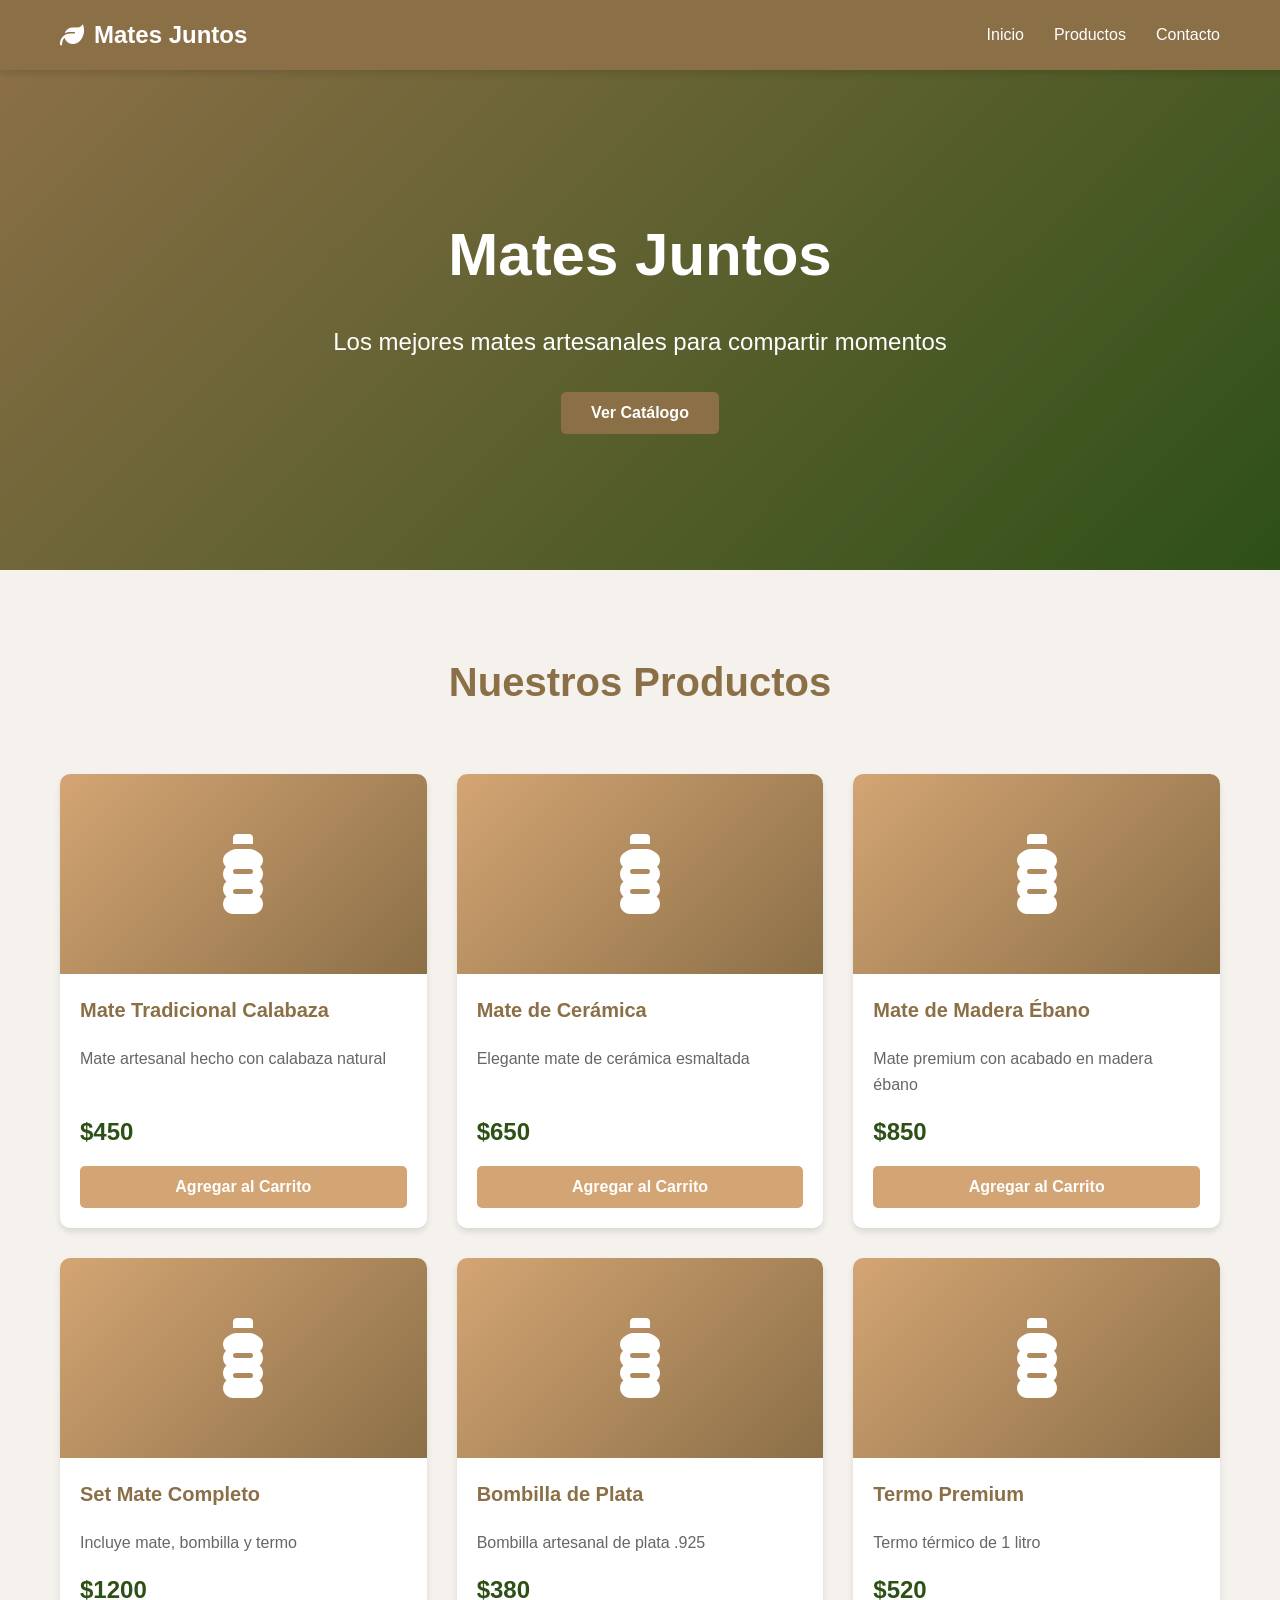
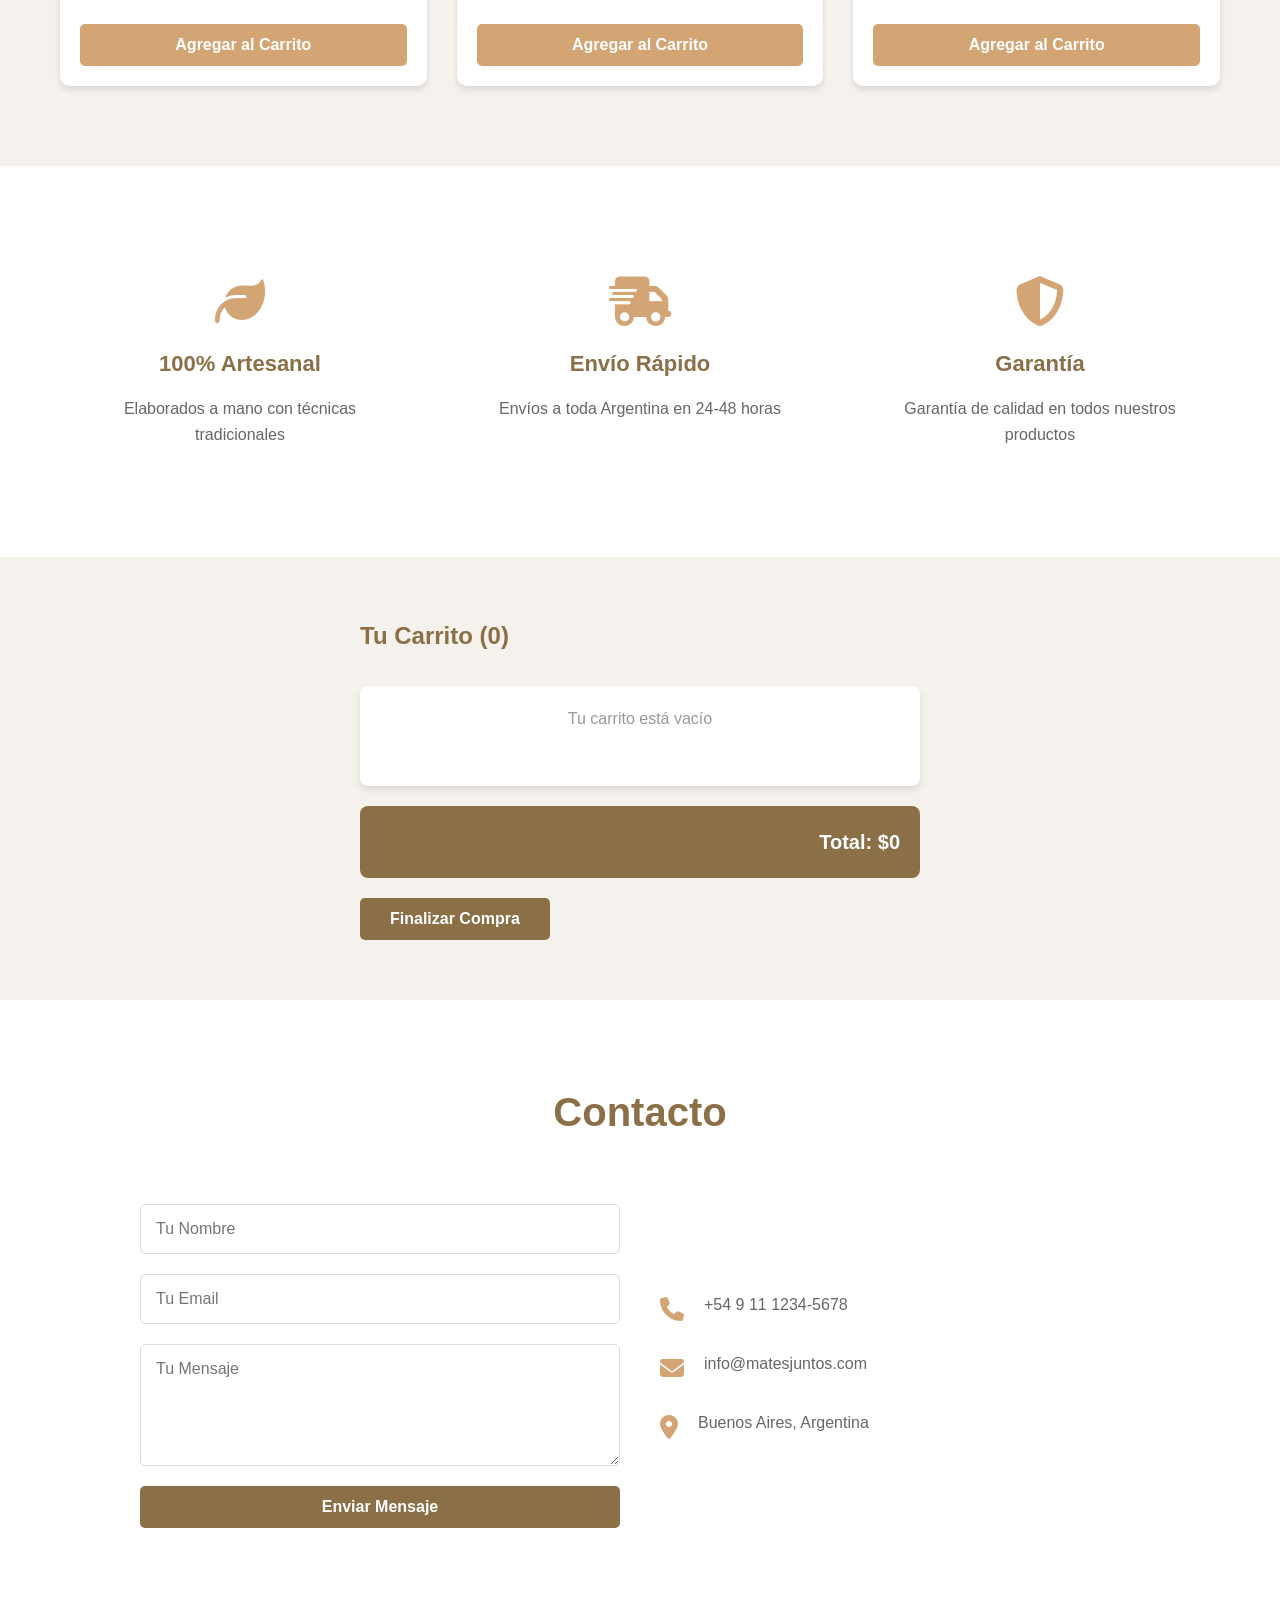
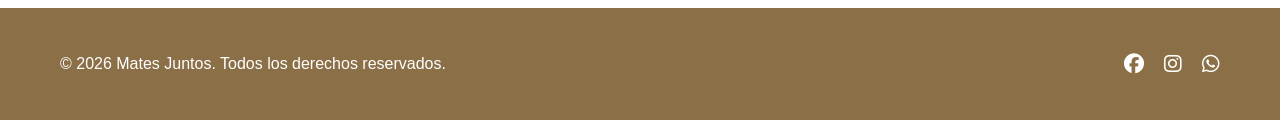
==== Estructura/index.html @ d62d8e9e "Initial commit" ====
<!DOCTYPE html>
<html lang="es">
<head>
    <meta charset="UTF-8">
    <meta name="viewport" content="width=device-width, initial-scale=1.0">
    <title>Mates Juntos - Venta de Mates Premium</title>
    <link rel="stylesheet" href="css/style.css">
    <link rel="stylesheet" href="https://cdnjs.cloudflare.com/ajax/libs/font-awesome/6.4.0/css/all.min.css">
    <link rel="shortcut icon" href="favicon.ico" type="image/x-icon">
</head>
<body>
    <!-- Navegación -->
    <nav class="navbar">
        <div class="container">
            <div class="logo">
                <i class="fas fa-leaf"></i> Mates Juntos
            </div>
            <ul class="nav-links">
                <li><a href="#inicio">Inicio</a></li>
                <li><a href="#productos">Productos</a></li>
                <li><a href="#contacto">Contacto</a></li>
            </ul>
            <div class="hamburger" onclick="toggleMenu()">
                <span></span>
                <span></span>
                <span></span>
            </div>
        </div>
    </nav>

    <!-- Hero Section -->
    <section id="inicio" class="hero">
        <div class="hero-content">
            <h1>Mates Juntos</h1>
            <p>Los mejores mates artesanales para compartir momentos</p>
            <button class="btn btn-primary" onclick="document.getElementById('productos').scrollIntoView({behavior: 'smooth'})">
                Ver Catálogo
            </button>
        </div>
    </section>

    <!-- Productos -->
    <section id="productos" class="productos">
        <div class="container">
            <h2>Nuestros Productos</h2>
            <div class="productos-grid">
                <!-- Producto 1 -->
                <div class="producto-card">
                    <div class="producto-imagen">
                        <i class="fas fa-bottle-water"></i>
                    </div>
                    <h3>Mate Tradicional Calabaza</h3>
                    <p class="descripcion">Mate artesanal hecho con calabaza natural</p>
                    <div class="precio">$450</div>
                    <button class="btn btn-secondary" onclick="agregarCarrito('Mate Calabaza', 450)">
                        Agregar al Carrito
                    </button>
                </div>

                <!-- Producto 2 -->
                <div class="producto-card">
                    <div class="producto-imagen">
                        <i class="fas fa-bottle-water"></i>
                    </div>
                    <h3>Mate de Cerámica</h3>
                    <p class="descripcion">Elegante mate de cerámica esmaltada</p>
                    <div class="precio">$650</div>
                    <button class="btn btn-secondary" onclick="agregarCarrito('Mate Cerámica', 650)">
                        Agregar al Carrito
                    </button>
                </div>

                <!-- Producto 3 -->
                <div class="producto-card">
                    <div class="producto-imagen">
                        <i class="fas fa-bottle-water"></i>
                    </div>
                    <h3>Mate de Madera Ébano</h3>
                    <p class="descripcion">Mate premium con acabado en madera ébano</p>
                    <div class="precio">$850</div>
                    <button class="btn btn-secondary" onclick="agregarCarrito('Mate Ébano', 850)">
                        Agregar al Carrito
                    </button>
                </div>

                <!-- Producto 4 -->
                <div class="producto-card">
                    <div class="producto-imagen">
                        <i class="fas fa-bottle-water"></i>
                    </div>
                    <h3>Set Mate Completo</h3>
                    <p class="descripcion">Incluye mate, bombilla y termo</p>
                    <div class="precio">$1200</div>
                    <button class="btn btn-secondary" onclick="agregarCarrito('Set Completo', 1200)">
                        Agregar al Carrito
                    </button>
                </div>

                <!-- Producto 5 -->
                <div class="producto-card">
                    <div class="producto-imagen">
                        <i class="fas fa-bottle-water"></i>
                    </div>
                    <h3>Bombilla de Plata</h3>
                    <p class="descripcion">Bombilla artesanal de plata .925</p>
                    <div class="precio">$380</div>
                    <button class="btn btn-secondary" onclick="agregarCarrito('Bombilla Plata', 380)">
                        Agregar al Carrito
                    </button>
                </div>

                <!-- Producto 6 -->
                <div class="producto-card">
                    <div class="producto-imagen">
                        <i class="fas fa-bottle-water"></i>
                    </div>
                    <h3>Termo Premium</h3>
                    <p class="descripcion">Termo térmico de 1 litro</p>
                    <div class="precio">$520</div>
                    <button class="btn btn-secondary" onclick="agregarCarrito('Termo Premium', 520)">
                        Agregar al Carrito
                    </button>
                </div>
            </div>
        </div>
    </section>

    <!-- Características -->
    <section class="caracteristicas">
        <div class="container">
            <div class="caracteristicas-grid">
                <div class="caracteristica">
                    <i class="fas fa-leaf"></i>
                    <h3>100% Artesanal</h3>
                    <p>Elaborados a mano con técnicas tradicionales</p>
                </div>
                <div class="caracteristica">
                    <i class="fas fa-shipping-fast"></i>
                    <h3>Envío Rápido</h3>
                    <p>Envíos a toda Argentina en 24-48 horas</p>
                </div>
                <div class="caracteristica">
                    <i class="fas fa-shield-alt"></i>
                    <h3>Garantía</h3>
                    <p>Garantía de calidad en todos nuestros productos</p>
                </div>
            </div>
        </div>
    </section>

    <!-- Carrito -->
    <section class="carrito-section">
        <div class="container">
            <h2>Tu Carrito <span class="carrito-count">(0)</span></h2>
            <div id="carrito-items" class="carrito-items"></div>
            <div class="carrito-total">
                <strong>Total: $<span id="total">0</span></strong>
            </div>
            <button class="btn btn-primary" onclick="finalizarCompra()">Finalizar Compra</button>
        </div>
    </section>

    <!-- Contacto -->
    <section id="contacto" class="contacto">
        <div class="container">
            <h2>Contacto</h2>
            <div class="contacto-content">
                <form class="formulario" onsubmit="enviarFormulario(event)">
                    <input type="text" placeholder="Tu Nombre" required>
                    <input type="email" placeholder="Tu Email" required>
                    <textarea placeholder="Tu Mensaje" rows="5" required></textarea>
                    <button type="submit" class="btn btn-primary">Enviar Mensaje</button>
                </form>
                <div class="contacto-info">
                    <div class="info-item">
                        <i class="fas fa-phone"></i>
                        <p>+54 9 11 1234-5678</p>
                    </div>
                    <div class="info-item">
                        <i class="fas fa-envelope"></i>
                        <p>info@matesjuntos.com</p>
                    </div>
                    <div class="info-item">
                        <i class="fas fa-map-marker-alt"></i>
                        <p>Buenos Aires, Argentina</p>
                    </div>
                </div>
            </div>
        </div>
    </section>

    <!-- Footer -->
    <footer>
        <div class="container">
            <p>&copy; 2026 Mates Juntos. Todos los derechos reservados.</p>
            <div class="social-links">
                <a href="#"><i class="fab fa-facebook"></i></a>
                <a href="https://www.instagram.com/matesjuntos.ok/"><i class="fab fa-instagram"></i></a>
                <a href="#"><i class="fab fa-whatsapp"></i></a>
            </div>
        </div>
    </footer>

    <script src="js/script.js"></script>
</body>
</html>
---- Estructura/css/style.css ----
/* Variables */
:root {
    --primary-color: #8B6F47;
    --secondary-color: #D4A574;
    --accent-color: #2D5016;
    --text-color: #333;
    --light-bg: #F5F1ED;
    --white: #FFFFFF;
    --shadow: 0 4px 6px rgba(0, 0, 0, 0.1);
    --transition: all 0.3s ease;
}

/* Reset */
* {
    margin: 0;
    padding: 0;
    box-sizing: border-box;
}

html {
    scroll-behavior: smooth;
}

body {
    font-family: 'Segoe UI', Tahoma, Geneva, Verdana, sans-serif;
    color: var(--text-color);
    background-color: var(--white);
    line-height: 1.6;
}

.container {
    max-width: 1200px;
    margin: 0 auto;
    padding: 0 20px;
}

/* Botones */
.btn {
    padding: 12px 30px;
    border: none;
    border-radius: 5px;
    cursor: pointer;
    font-size: 16px;
    transition: var(--transition);
    font-weight: 600;
}

.btn-primary {
    background-color: var(--primary-color);
    color: var(--white);
}

.btn-primary:hover {
    background-color: var(--accent-color);
    transform: translateY(-2px);
    box-shadow: var(--shadow);
}

.btn-secondary {
    background-color: var(--secondary-color);
    color: var(--white);
}

.btn-secondary:hover {
    background-color: var(--primary-color);
    transform: translateY(-2px);
}

/* Navegación */
.navbar {
    background-color: var(--primary-color);
    color: var(--white);
    padding: 1rem 0;
    position: sticky;
    top: 0;
    z-index: 100;
    box-shadow: var(--shadow);
}

.navbar .container {
    display: flex;
    justify-content: space-between;
    align-items: center;
}

.logo {
    font-size: 24px;
    font-weight: bold;
    display: flex;
    align-items: center;
    gap: 10px;
}

.nav-links {
    display: flex;
    list-style: none;
    gap: 30px;
}

.nav-links a {
    color: var(--white);
    text-decoration: none;
    transition: var(--transition);
    font-weight: 500;
}

.nav-links a:hover {
    color: var(--secondary-color);
}

.hamburger {
    display: none;
    flex-direction: column;
    cursor: pointer;
}

.hamburger span {
    width: 25px;
    height: 3px;
    background-color: var(--white);
    margin: 5px 0;
    border-radius: 2px;
    transition: var(--transition);
}

/* Hero Section */
.hero {
    background: linear-gradient(135deg, var(--primary-color) 0%, var(--accent-color) 100%);
    color: var(--white);
    padding: 100px 20px;
    text-align: center;
    min-height: 500px;
    display: flex;
    align-items: center;
    justify-content: center;
}

.hero-content h1 {
    font-size: 60px;
    margin-bottom: 20px;
    animation: fadeInDown 0.8s ease;
}

.hero-content p {
    font-size: 24px;
    margin-bottom: 30px;
    animation: fadeInUp 0.8s ease 0.2s both;
}

.hero-content .btn {
    animation: fadeInUp 0.8s ease 0.4s both;
}

/* Productos */
.productos {
    padding: 80px 20px;
    background-color: var(--light-bg);
}

.productos h2 {
    text-align: center;
    font-size: 40px;
    margin-bottom: 60px;
    color: var(--primary-color);
}

.productos-grid {
    display: grid;
    grid-template-columns: repeat(auto-fit, minmax(300px, 1fr));
    gap: 30px;
}

.producto-card {
    background-color: var(--white);
    border-radius: 10px;
    overflow: hidden;
    box-shadow: var(--shadow);
    transition: var(--transition);
    display: flex;
    flex-direction: column;
}

.producto-card:hover {
    transform: translateY(-10px);
    box-shadow: 0 8px 15px rgba(0, 0, 0, 0.2);
}

.producto-imagen {
    background: linear-gradient(135deg, var(--secondary-color) 0%, var(--primary-color) 100%);
    height: 200px;
    display: flex;
    align-items: center;
    justify-content: center;
    font-size: 80px;
    color: var(--white);
}

.producto-card h3 {
    font-size: 20px;
    margin: 20px;
    color: var(--primary-color);
}

.producto-card .descripcion {
    padding: 0 20px;
    color: #666;
    flex-grow: 1;
}

.producto-card .precio {
    padding: 0 20px;
    font-size: 24px;
    font-weight: bold;
    color: var(--accent-color);
    margin: 15px 0;
}

.producto-card .btn {
    margin: 0 20px 20px 20px;
}

/* Características */
.caracteristicas {
    padding: 80px 20px;
    background-color: var(--white);
}

.caracteristicas h3 {
    text-align: center;
    font-size: 28px;
    margin-bottom: 50px;
    color: var(--primary-color);
}

.caracteristicas-grid {
    display: grid;
    grid-template-columns: repeat(auto-fit, minmax(250px, 1fr));
    gap: 40px;
}

.caracteristica {
    text-align: center;
    padding: 30px;
}

.caracteristica i {
    font-size: 50px;
    color: var(--secondary-color);
    margin-bottom: 20px;
}

.caracteristica h3 {
    font-size: 22px;
    margin-bottom: 15px;
    color: var(--primary-color);
}

.caracteristica p {
    color: #666;
}

/* Carrito */
.carrito-section {
    padding: 60px 20px;
    background-color: var(--light-bg);
}

.carrito-section h2 {
    color: var(--primary-color);
    margin-bottom: 30px;
}

.carrito-section .container {
    max-width: 600px;
}

.carrito-items {
    background-color: var(--white);
    border-radius: 8px;
    padding: 20px;
    margin-bottom: 20px;
    min-height: 100px;
    box-shadow: var(--shadow);
}

.carrito-item {
    display: flex;
    justify-content: space-between;
    align-items: center;
    padding: 10px;
    border-bottom: 1px solid #eee;
}

.carrito-item:last-child {
    border-bottom: none;
}

.carrito-item-nombre {
    font-weight: 600;
}

.carrito-item-precio {
    color: var(--primary-color);
    font-weight: bold;
}

.carrito-item-eliminar {
    background-color: #ff6b6b;
    color: white;
    border: none;
    padding: 5px 10px;
    border-radius: 3px;
    cursor: pointer;
    font-size: 12px;
}

.carrito-item-eliminar:hover {
    background-color: #ff5252;
}

.carrito-total {
    background-color: var(--primary-color);
    color: var(--white);
    padding: 20px;
    border-radius: 8px;
    text-align: right;
    font-size: 20px;
    margin-bottom: 20px;
}

/* Contacto */
.contacto {
    padding: 80px 20px;
    background-color: var(--white);
}

.contacto h2 {
    text-align: center;
    font-size: 40px;
    margin-bottom: 60px;
    color: var(--primary-color);
}

.contacto-content {
    display: grid;
    grid-template-columns: 1fr 1fr;
    gap: 40px;
    max-width: 1000px;
    margin: 0 auto;
}

.formulario {
    display: flex;
    flex-direction: column;
    gap: 20px;
}

.formulario input,
.formulario textarea {
    padding: 15px;
    border: 1px solid #ddd;
    border-radius: 5px;
    font-size: 16px;
    font-family: inherit;
}

.formulario input:focus,
.formulario textarea:focus {
    outline: none;
    border-color: var(--primary-color);
    box-shadow: 0 0 5px rgba(139, 111, 71, 0.3);
}

.contacto-info {
    display: flex;
    flex-direction: column;
    gap: 30px;
    justify-content: center;
}

.info-item {
    display: flex;
    gap: 20px;
    align-items: flex-start;
}

.info-item i {
    font-size: 24px;
    color: var(--secondary-color);
    margin-top: 5px;
}

.info-item p {
    font-size: 16px;
    color: #666;
}

/* Footer */
footer {
    background-color: var(--primary-color);
    color: var(--white);
    padding: 40px 20px;
    text-align: center;
}

footer .container {
    display: flex;
    justify-content: space-between;
    align-items: center;
}

.social-links {
    display: flex;
    gap: 20px;
}

.social-links a {
    color: var(--white);
    font-size: 20px;
    transition: var(--transition);
}

.social-links a:hover {
    color: var(--secondary-color);
}

/* Animaciones */
@keyframes fadeInDown {
    from {
        opacity: 0;
        transform: translateY(-30px);
    }
    to {
        opacity: 1;
        transform: translateY(0);
    }
}

@keyframes fadeInUp {
    from {
        opacity: 0;
        transform: translateY(30px);
    }
    to {
        opacity: 1;
        transform: translateY(0);
    }
}

/* Responsive */
@media (max-width: 768px) {
    .navbar .container {
        flex-wrap: wrap;
    }

    .hamburger {
        display: flex;
    }

    .nav-links {
        display: none;
        width: 100%;
        flex-direction: column;
        gap: 10px;
        margin-top: 10px;
    }

    .nav-links.active {
        display: flex;
    }

    .hero-content h1 {
        font-size: 40px;
    }

    .hero-content p {
        font-size: 18px;
    }

    .productos h2,
    .contacto h2 {
        font-size: 30px;
    }

    .productos-grid {
        grid-template-columns: 1fr;
    }

    .contacto-content {
        grid-template-columns: 1fr;
    }

    footer .container {
        flex-direction: column;
        gap: 20px;
    }

    .social-links {
        gap: 15px;
    }
}

@media (max-width: 480px) {
    .hero-content h1 {
        font-size: 28px;
    }

    .hero-content p {
        font-size: 16px;
    }

    .btn {
        padding: 10px 20px;
        font-size: 14px;
    }

    .productos h2,
    .contacto h2 {
        font-size: 24px;
    }

    .caracteristica i {
        font-size: 40px;
    }
}
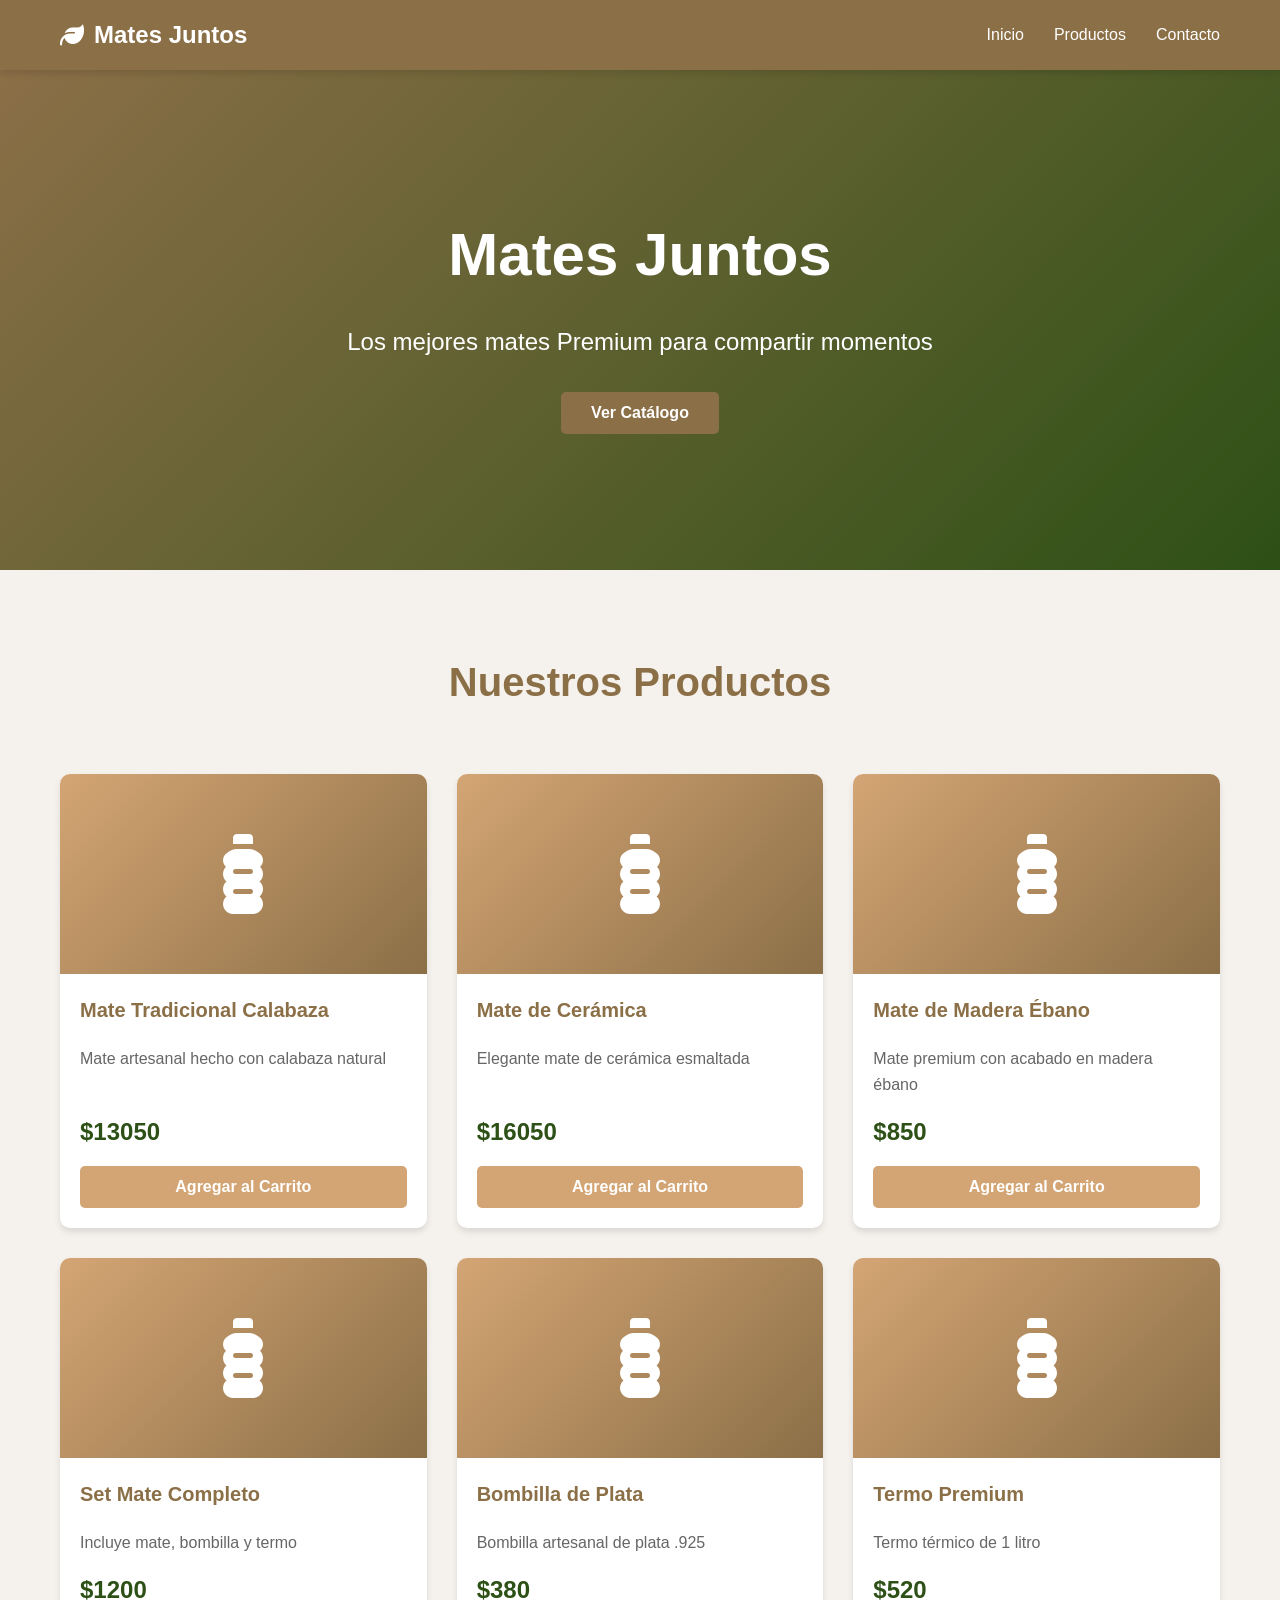
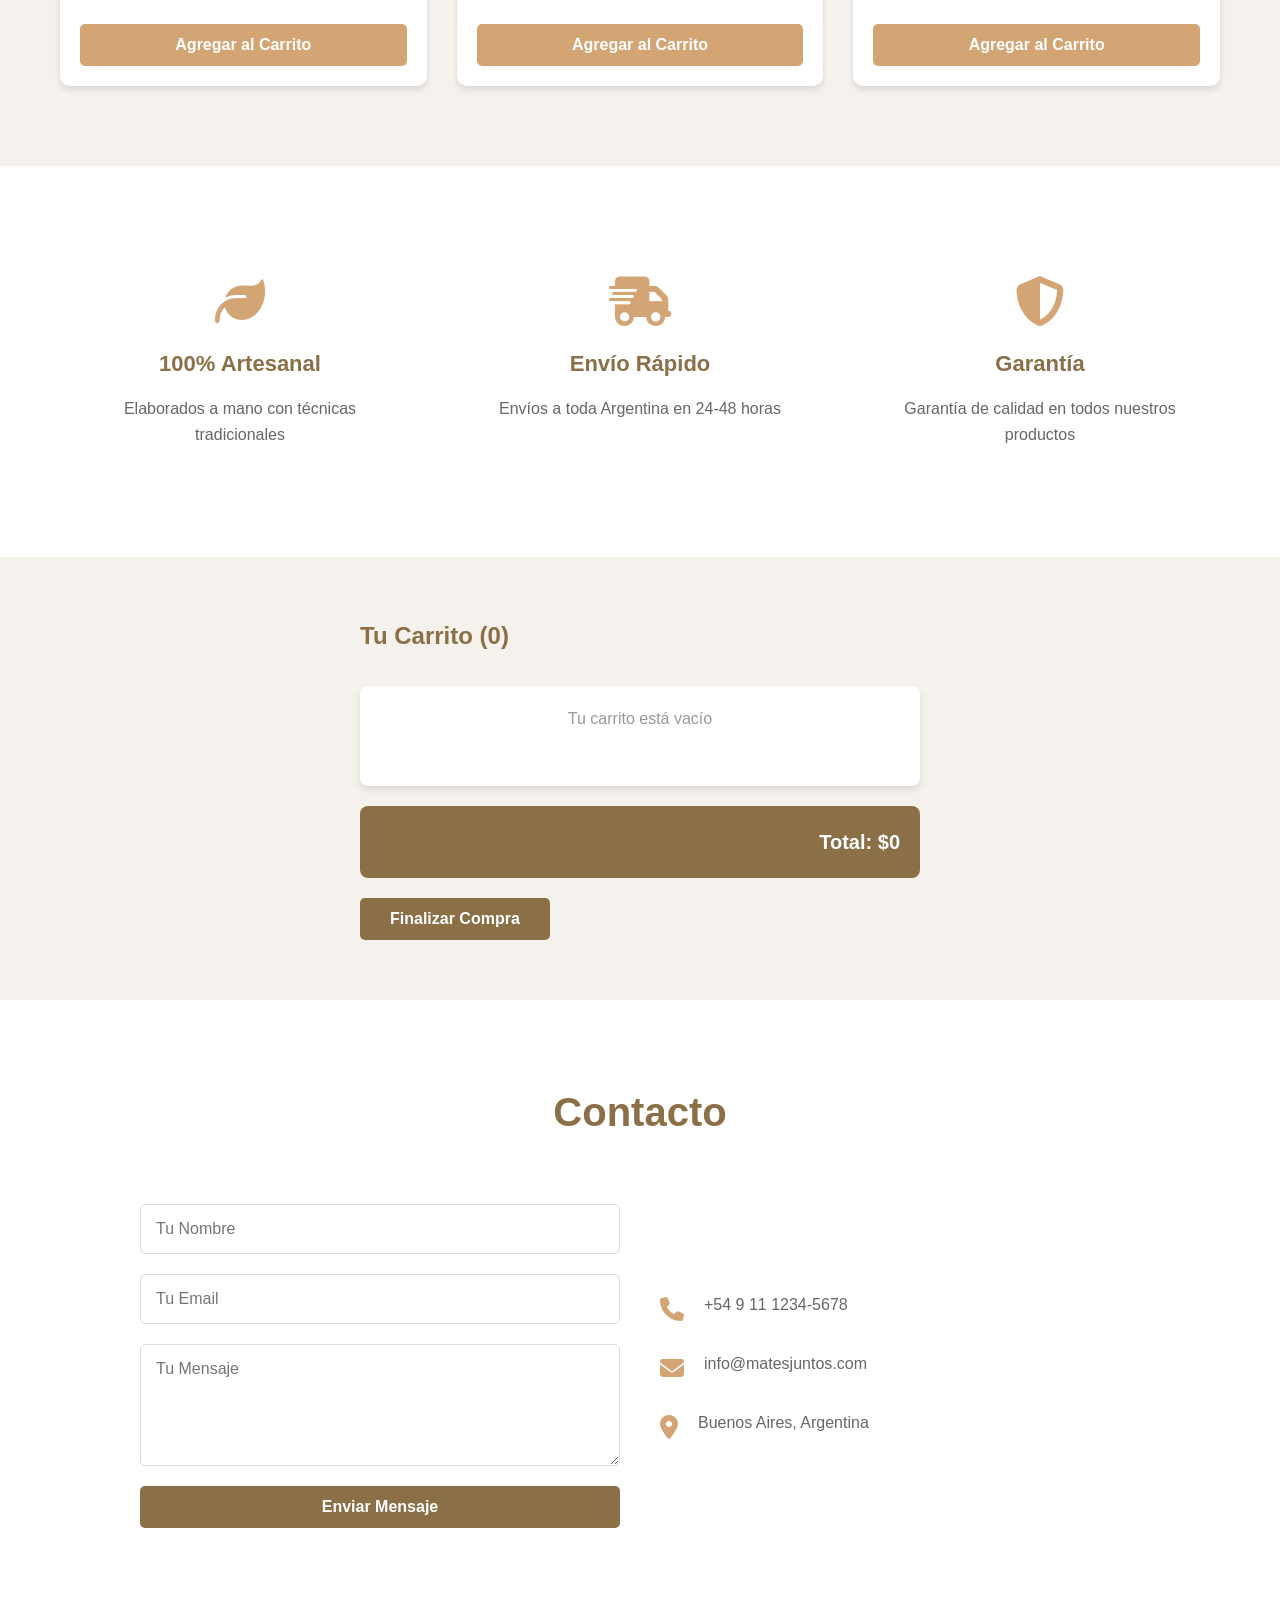
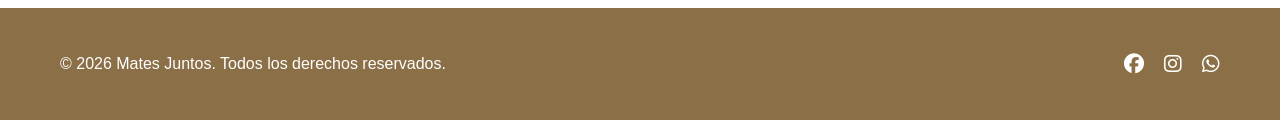
==== commit 75d7c4f2: "Cambio 23/02/2026 Cambio Git y HTML" ====
--- a/Estructura/index.html
+++ b/Estructura/index.html
@@ -32,7 +32,7 @@
     <section id="inicio" class="hero">
         <div class="hero-content">
             <h1>Mates Juntos</h1>
-            <p>Los mejores mates artesanales para compartir momentos</p>
+            <p>Los mejores mates Premium para compartir momentos</p>
             <button class="btn btn-primary" onclick="document.getElementById('productos').scrollIntoView({behavior: 'smooth'})">
                 Ver Catálogo
             </button>
@@ -51,8 +51,8 @@
                     </div>
                     <h3>Mate Tradicional Calabaza</h3>
                     <p class="descripcion">Mate artesanal hecho con calabaza natural</p>
-                    <div class="precio">$450</div>
-                    <button class="btn btn-secondary" onclick="agregarCarrito('Mate Calabaza', 450)">
+                    <div class="precio">$13050</div>
+                    <button class="btn btn-secondary" onclick="agregarCarrito('Mate Calabaza', 13050)">
                         Agregar al Carrito
                     </button>
                 </div>
@@ -64,8 +64,8 @@
                     </div>
                     <h3>Mate de Cerámica</h3>
                     <p class="descripcion">Elegante mate de cerámica esmaltada</p>
-                    <div class="precio">$650</div>
-                    <button class="btn btn-secondary" onclick="agregarCarrito('Mate Cerámica', 650)">
+                    <div class="precio">$16050</div>
+                    <button class="btn btn-secondary" onclick="agregarCarrito('Mate Cerámica', 16050)">
                         Agregar al Carrito
                     </button>
                 </div>
